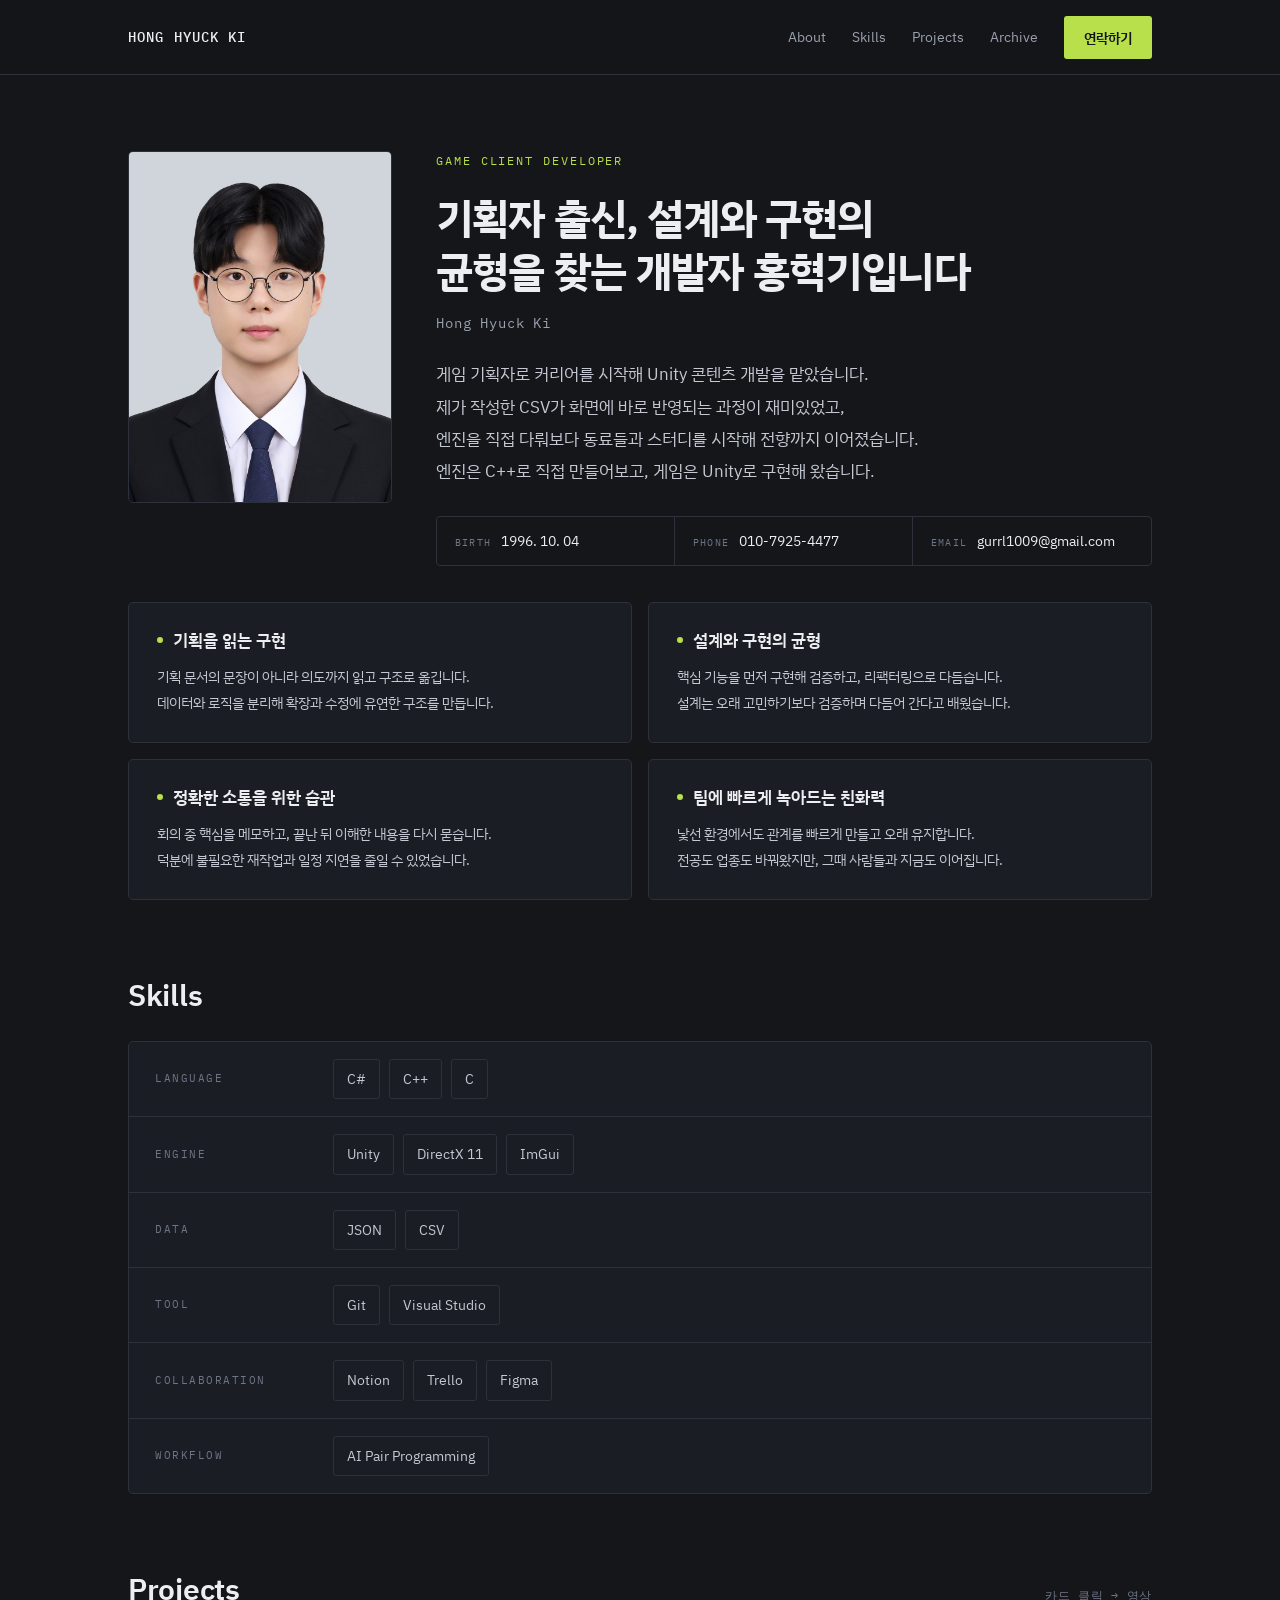
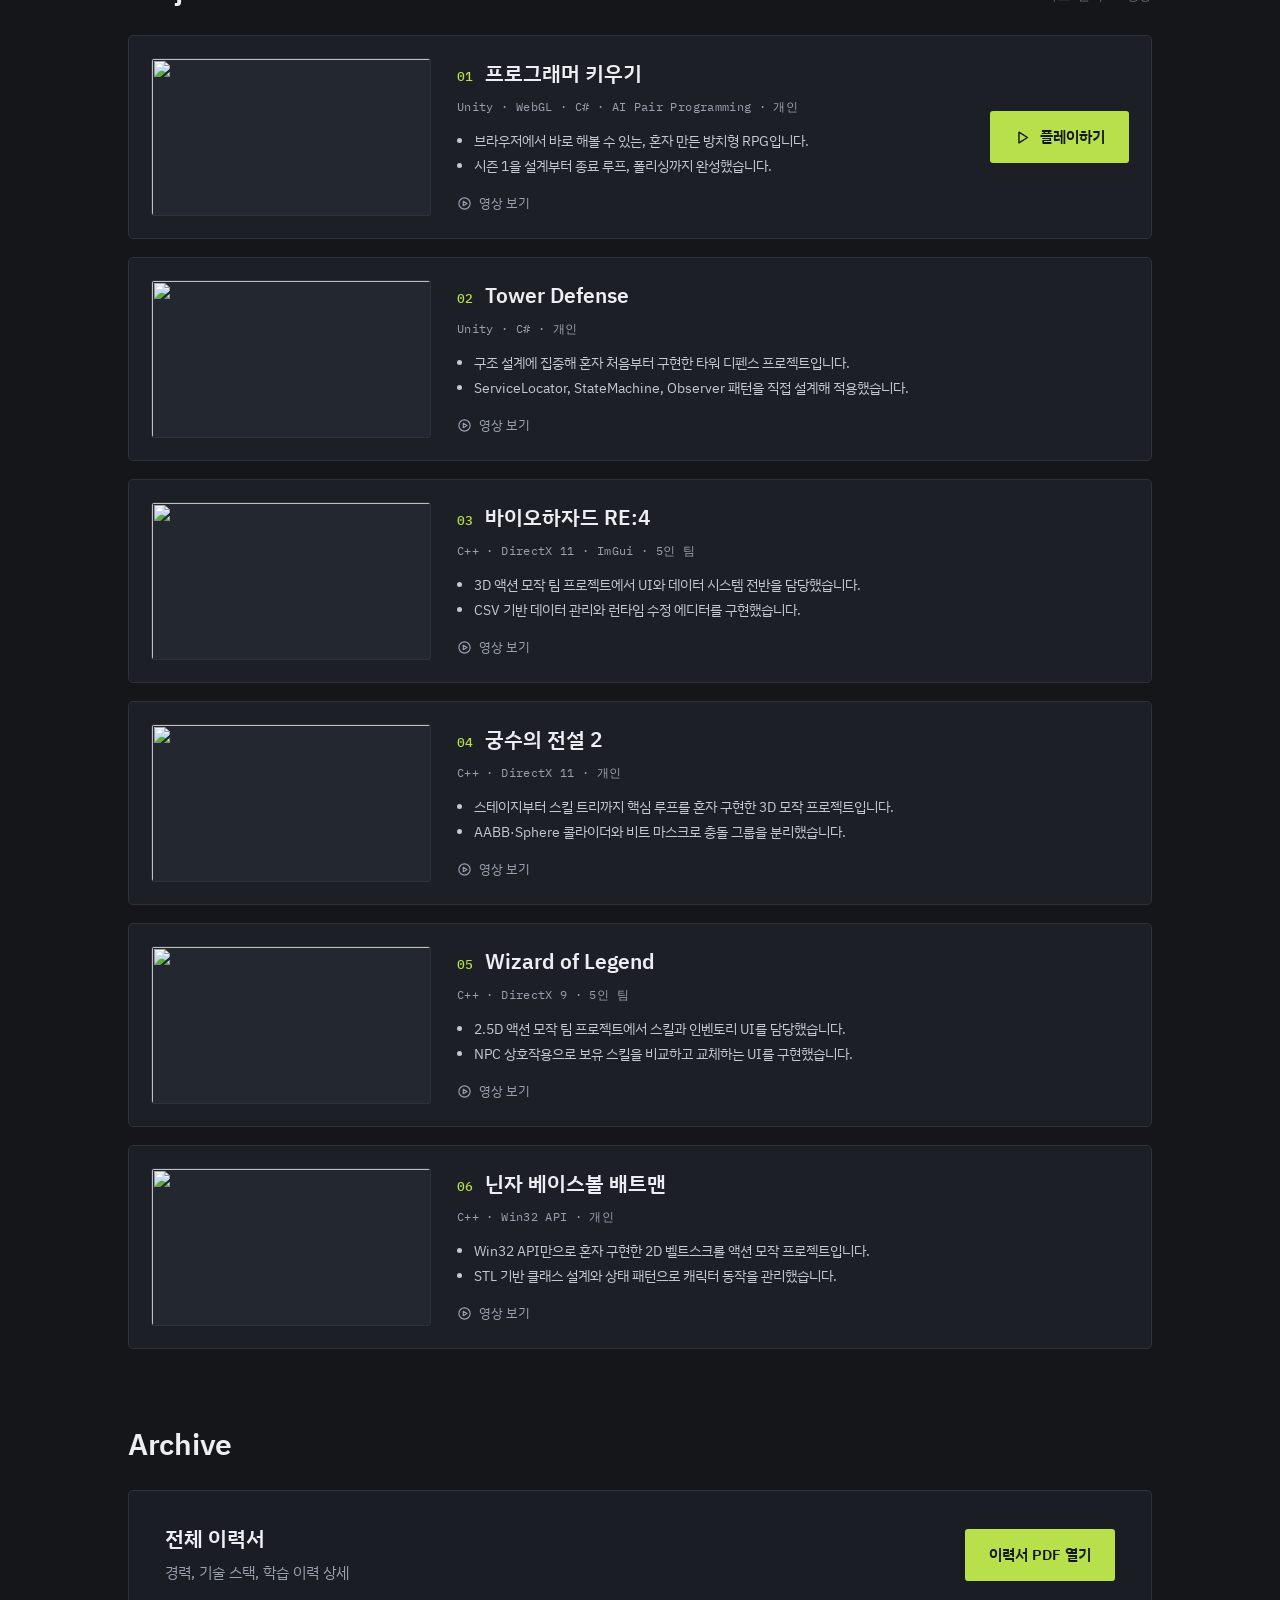
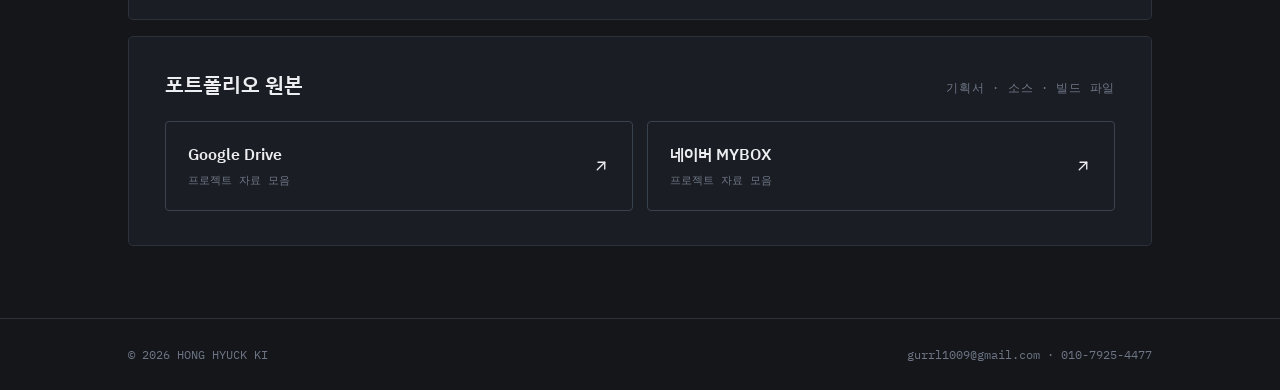
==== index.html @ 7cac7029 "First Commit" ====
<!doctype html>
<html lang="ko">
<head>
<meta charset="utf-8">
<meta name="viewport" content="width=device-width, initial-scale=1">
<title>홍혁기 · 게임 클라이언트 개발자</title>
<meta name="description" content="기획자 출신, 설계와 구현의 균형을 찾는 게임 클라이언트 개발자 홍혁기의 포트폴리오입니다.">

<!-- 카카오톡·슬랙 등에 링크를 붙여넣었을 때 보이는 미리보기 정보 -->
<meta property="og:type" content="website">
<meta property="og:title" content="홍혁기 · 게임 클라이언트 개발자">
<meta property="og:description" content="기획자 출신, 설계와 구현의 균형을 찾는 게임 클라이언트 개발자입니다.">
<meta property="og:url" content="https://gorl1004.cloud">

<link rel="icon" href="data:image/svg+xml,<svg xmlns='http://www.w3.org/2000/svg' viewBox='0 0 100 100'><rect width='100' height='100' rx='18' fill='%2314161A'/><text y='68' x='50' text-anchor='middle' font-size='52' font-family='monospace' font-weight='700' fill='%23B8E04A'>H</text></svg>">

<link rel="preconnect" href="https://fonts.googleapis.com">
<link rel="preconnect" href="https://fonts.gstatic.com" crossorigin>
<link rel="stylesheet" href="https://fonts.googleapis.com/css2?family=IBM+Plex+Mono:wght@400;500&family=IBM+Plex+Sans+KR:wght@400;500;600;700&display=swap">
<link rel="stylesheet" href="style.css">
</head>

<body>

<a class="skip-link" href="#about">본문 바로가기</a>

<header class="site-header">
  <div class="shell header-inner">
    <a class="logo" href="#about">HONG HYUCK KI</a>
    <nav class="nav" aria-label="주요 메뉴">
      <a href="#about">About</a>
      <a href="#skills">Skills</a>
      <a href="#projects">Projects</a>
      <a href="#archive">Archive</a>
      <button type="button" class="btn btn-accent" id="contactOpen">연락하기</button>
    </nav>
  </div>
</header>

<main>

  <!-- ===== About : 첫 화면 ===== -->
  <section id="about" class="shell section section-about">
    <div class="about-top">
      <img class="profile" src="assets/profile.jpg" alt="홍혁기 프로필 사진" width="264" height="352">

      <div class="about-text">
        <p class="eyebrow">GAME CLIENT DEVELOPER</p>
        <h1 class="headline">기획자 출신, 설계와 구현의<br>균형을 찾는 개발자 홍혁기입니다</h1>
        <p class="name-en">Hong Hyuck Ki</p>

        <p class="intro">게임 기획자로 커리어를 시작해 Unity 콘텐츠 개발을 맡았습니다.<br>
          제가 작성한 CSV가 화면에 바로 반영되는 과정이 재미있었고,<br>
          엔진을 직접 다뤄보다 동료들과 스터디를 시작해 전향까지 이어졌습니다.<br>
          엔진은 C++로 직접 만들어보고, 게임은 Unity로 구현해 왔습니다.</p>

        <dl class="info-strip">
          <div class="info-item">
            <dt>BIRTH</dt>
            <dd>1996. 10. 04</dd>
          </div>
          <div class="info-item">
            <dt>PHONE</dt>
            <dd><a href="tel:01079254477">010-7925-4477</a></dd>
          </div>
          <div class="info-item">
            <dt>EMAIL</dt>
            <dd><a href="mailto:gurrl1009@gmail.com">gurrl1009@gmail.com</a></dd>
          </div>
        </dl>
      </div>
    </div>

    <ul class="strength-grid">
      <li class="card strength">
        <h3><span class="dot" aria-hidden="true"></span>기획을 읽는 구현</h3>
        <p>기획 문서의 문장이 아니라 의도까지 읽고 구조로 옮깁니다.<br>
          데이터와 로직을 분리해 확장과 수정에 유연한 구조를 만듭니다.</p>
      </li>
      <li class="card strength">
        <h3><span class="dot" aria-hidden="true"></span>설계와 구현의 균형</h3>
        <p>핵심 기능을 먼저 구현해 검증하고, 리팩터링으로 다듬습니다.<br>
          설계는 오래 고민하기보다 검증하며 다듬어 간다고 배웠습니다.</p>
      </li>
      <li class="card strength">
        <h3><span class="dot" aria-hidden="true"></span>정확한 소통을 위한 습관</h3>
        <p>회의 중 핵심을 메모하고, 끝난 뒤 이해한 내용을 다시 묻습니다.<br>
          덕분에 불필요한 재작업과 일정 지연을 줄일 수 있었습니다.</p>
      </li>
      <li class="card strength">
        <h3><span class="dot" aria-hidden="true"></span>팀에 빠르게 녹아드는 친화력</h3>
        <p>낯선 환경에서도 관계를 빠르게 만들고 오래 유지합니다.<br>
          전공도 업종도 바꿔왔지만, 그때 사람들과 지금도 이어집니다.</p>
      </li>
    </ul>
  </section>

  <!-- ===== Skills ===== -->
  <section id="skills" class="shell section">
    <h2 class="section-title">Skills</h2>

    <div class="card skill-table">
      <div class="skill-row">
        <p class="skill-label">LANGUAGE</p>
        <div class="tags">
          <span class="tag">C#</span>
          <span class="tag">C++</span>
          <span class="tag">C</span>
        </div>
      </div>
      <div class="skill-row">
        <p class="skill-label">ENGINE</p>
        <div class="tags">
          <span class="tag">Unity</span>
          <span class="tag">DirectX 11</span>
          <span class="tag">ImGui</span>
        </div>
      </div>
      <div class="skill-row">
        <p class="skill-label">DATA</p>
        <div class="tags">
          <span class="tag">JSON</span>
          <span class="tag">CSV</span>
        </div>
      </div>
      <div class="skill-row">
        <p class="skill-label">TOOL</p>
        <div class="tags">
          <span class="tag">Git</span>
          <span class="tag">Visual Studio</span>
        </div>
      </div>
      <div class="skill-row">
        <p class="skill-label">COLLABORATION</p>
        <div class="tags">
          <span class="tag">Notion</span>
          <span class="tag">Trello</span>
          <span class="tag">Figma</span>
        </div>
      </div>
      <div class="skill-row">
        <p class="skill-label">WORKFLOW</p>
        <div class="tags">
          <span class="tag">AI Pair Programming</span>
        </div>
      </div>
    </div>
  </section>

  <!-- ===== Projects : projects.json을 읽어 script.js가 카드를 만듭니다 ===== -->
  <section id="projects" class="shell section">
    <div class="section-head">
      <h2 class="section-title">Projects</h2>
      <span class="section-note">카드 클릭 → 영상</span>
    </div>
    <div class="project-list" id="projectList">
      <p class="loading">프로젝트를 불러오는 중...</p>
    </div>
  </section>

  <!-- ===== Archive ===== -->
  <section id="archive" class="shell section">
    <h2 class="section-title">Archive</h2>

    <div class="card archive-row">
      <div>
        <h3>전체 이력서</h3>
        <p>경력, 기술 스택, 학습 이력 상세</p>
      </div>
      <a class="btn btn-accent" href="assets/resume.pdf" target="_blank" rel="noopener">이력서 PDF 열기</a>
    </div>

    <div class="card archive-block">
      <div class="section-head">
        <h3>포트폴리오 원본</h3>
        <span class="section-note">기획서 · 소스 · 빌드 파일</span>
      </div>
      <div class="cloud-grid">
        <a class="cloud-link" href="https://drive.google.com/drive/folders/1UxmlJ2Ex-SSZm6WzZKhvs44NZOLb8-Fk?usp=sharing" target="_blank" rel="noopener">
          <span>
            <strong>Google Drive</strong>
            <small>프로젝트 자료 모음</small>
          </span>
          <svg width="18" height="18" viewBox="0 0 24 24" fill="none" stroke="currentColor" stroke-width="1.8" stroke-linecap="round" stroke-linejoin="round" aria-hidden="true"><path d="M7 17L17 7"></path><path d="M8 7h9v9"></path></svg>
        </a>
        <a class="cloud-link" href="https://naver.me/xtNywY7i" target="_blank" rel="noopener">
          <span>
            <strong>네이버 MYBOX</strong>
            <small>프로젝트 자료 모음</small>
          </span>
          <svg width="18" height="18" viewBox="0 0 24 24" fill="none" stroke="currentColor" stroke-width="1.8" stroke-linecap="round" stroke-linejoin="round" aria-hidden="true"><path d="M7 17L17 7"></path><path d="M8 7h9v9"></path></svg>
        </a>
      </div>
    </div>
  </section>

</main>

<footer class="site-footer">
  <div class="shell footer-inner">
    <span>© 2026 HONG HYUCK KI</span>
    <span>gurrl1009@gmail.com · 010-7925-4477</span>
  </div>
</footer>

<!-- ===== 연락하기 모달 ===== -->
<div class="modal-backdrop" id="contactModal" hidden>
  <div class="modal" role="dialog" aria-modal="true" aria-labelledby="contactTitle">
    <button type="button" class="modal-close" id="contactClose" aria-label="닫기">
      <svg width="18" height="18" viewBox="0 0 24 24" fill="none" stroke="currentColor" stroke-width="1.9" stroke-linecap="round" aria-hidden="true"><path d="M6 6l12 12"></path><path d="M18 6L6 18"></path></svg>
    </button>

    <p class="eyebrow">CONTACT</p>
    <h2 id="contactTitle" class="modal-name">홍혁기</h2>
    <p class="name-en">Hong Hyuck Ki</p>

    <div class="modal-fields">
      <div class="modal-field">
        <p class="skill-label">PHONE</p>
        <p><a href="tel:01079254477">010-7925-4477</a></p>
      </div>
      <div class="modal-field">
        <p class="skill-label">EMAIL</p>
        <p><a href="mailto:gurrl1009@gmail.com">gurrl1009@gmail.com</a></p>
      </div>
    </div>
  </div>
</div>

<script src="script.js"></script>
</body>
</html>
---- style.css ----
/* ============================================================
   홍혁기 포트폴리오
   색·여백 값은 :root에 모아두었습니다. 톤을 바꾸고 싶으면
   여기 값만 고치면 전체에 반영됩니다.
   ============================================================ */

:root {
  --bg:            #14161A;  /* 페이지 배경 */
  --surface:       #1A1D23;  /* 카드 배경 */
  --surface-raised:#1C1F26;  /* 프로젝트 카드 배경 (한 단계 밝게) */
  --placeholder:   #23272F;  /* 이미지 자리 */
  --line:          #2C313B;  /* 기본 테두리 */
  --line-strong:   #3A414E;  /* 강조 테두리 */
  --text:          #EDEEF1;  /* 본문 */
  --text-soft:     #C3C8D2;  /* 설명문 */
  --text-mute:     #9AA1AE;  /* 보조 */
  --text-faint:    #6E7686;  /* 라벨 */
  --accent:        #B8E04A;  /* 포인트 색 */
  --accent-hover:  #D3EE85;

  --shell:   1120px;         /* 본문 최대 폭 */
  --gutter:  48px;           /* 좌우 여백 (데스크톱) */
  --radius:  5px;

  --sans: 'IBM Plex Sans KR', system-ui, -apple-system, sans-serif;
  --mono: 'IBM Plex Mono', ui-monospace, monospace;
}

* { box-sizing: border-box; }

html { scroll-behavior: smooth; }

/* 상단 고정 헤더에 가려지지 않도록 앵커 이동 시 여백을 둡니다. */
section[id] { scroll-margin-top: 80px; }

body {
  margin: 0;
  background: var(--bg);
  color: var(--text);
  font-family: var(--sans);
  font-size: 16px;
  line-height: 1.6;
  -webkit-font-smoothing: antialiased;
}

img { max-width: 100%; display: block; }

a { color: var(--accent); }
a:hover { color: var(--accent-hover); }

h1, h2, h3 { margin: 0; line-height: 1.3; }
p { margin: 0; }

/* 키보드 사용자를 위한 포커스 표시 */
a:focus-visible,
button:focus-visible {
  outline: 2px solid var(--accent);
  outline-offset: 3px;
}

/* 스크린리더·키보드 사용자용 본문 바로가기 */
.skip-link {
  position: absolute;
  left: -9999px;
  top: 0;
  z-index: 200;
  background: var(--accent);
  color: var(--bg);
  padding: 12px 20px;
  font-weight: 600;
  text-decoration: none;
}
.skip-link:focus { left: 12px; top: 12px; }

.shell {
  max-width: var(--shell);
  margin: 0 auto;
  padding-left: var(--gutter);
  padding-right: var(--gutter);
}

/* ========== 공통 요소 ========== */

.card {
  background: var(--surface);
  border: 1px solid var(--line);
  border-radius: var(--radius);
}

.btn {
  display: inline-flex;
  align-items: center;
  justify-content: center;
  gap: 9px;
  font-family: var(--sans);
  font-size: 15px;
  font-weight: 600;
  padding: 14px 24px;
  border: none;
  border-radius: 3px;
  text-decoration: none;
  cursor: pointer;
  white-space: nowrap;
}

.btn-accent {
  background: var(--accent);
  color: var(--bg);
}
.btn-accent:hover {
  background: var(--accent-hover);
  color: var(--bg);
}

.eyebrow {
  font-family: var(--mono);
  font-size: 12px;
  letter-spacing: 0.16em;
  color: var(--accent);
}

.section { padding-top: 76px; }

.section-title {
  font-size: 30px;
  font-weight: 600;
  letter-spacing: -0.01em;
}

.section-head {
  display: flex;
  align-items: baseline;
  justify-content: space-between;
  flex-wrap: wrap;
  gap: 12px;
}

.section-note {
  font-family: var(--mono);
  font-size: 12px;
  color: var(--text-faint);
  letter-spacing: 0.06em;
}

/* ========== 헤더 ========== */

.site-header {
  position: sticky;
  top: 0;
  z-index: 50;
  background: rgba(20, 22, 26, 0.92);
  backdrop-filter: blur(10px);
  -webkit-backdrop-filter: blur(10px);
  border-bottom: 1px solid var(--line);
}

.header-inner {
  display: flex;
  align-items: center;
  justify-content: space-between;
  flex-wrap: wrap;
  gap: 16px;
  padding-top: 14px;
  padding-bottom: 14px;
}

.logo {
  font-family: var(--mono);
  font-size: 14px;
  font-weight: 500;
  letter-spacing: 0.08em;
  color: var(--text);
  text-decoration: none;
}
.logo:hover { color: var(--accent); }

.nav {
  display: flex;
  align-items: center;
  flex-wrap: wrap;
  gap: 26px;
}

.nav a {
  font-size: 14px;
  color: var(--text-mute);
  text-decoration: none;
  padding: 12px 0;
}
.nav a:hover { color: var(--text); }

.nav .btn { padding: 12px 20px; font-size: 14px; }

/* ========== About ========== */

.about-top {
  display: flex;
  gap: 44px;
  align-items: flex-start;
  flex-wrap: wrap;
}

.profile {
  flex: 0 0 264px;
  width: 264px;
  height: 352px;
  object-fit: cover;
  border: 1px solid var(--line);
  border-radius: var(--radius);
}

.about-text {
  flex: 1 1 520px;
  min-width: 0;
}

.headline {
  margin-top: 20px;
  font-size: 42px;
  font-weight: 700;
  letter-spacing: -0.02em;
  line-height: 1.28;
}

.name-en {
  margin-top: 14px;
  font-family: var(--mono);
  font-size: 14px;
  letter-spacing: 0.06em;
  color: var(--text-mute);
}

.intro {
  margin-top: 24px;
  font-size: 17px;
  line-height: 1.9;
  color: var(--text-soft);
}

/* 생년월일·연락처 한 줄 띠 */
.info-strip {
  display: flex;
  flex-wrap: wrap;
  margin: 28px 0 0;
  border: 1px solid var(--line);
  border-radius: 4px;
  overflow: hidden;
}

.info-item {
  flex: 1 1 180px;
  display: flex;
  align-items: baseline;
  gap: 10px;
  padding: 13px 18px;
  border-right: 1px solid var(--line);
}
.info-item:last-child { border-right: none; }

.info-item dt {
  font-family: var(--mono);
  font-size: 10px;
  letter-spacing: 0.12em;
  color: var(--text-faint);
}

.info-item dd {
  margin: 0;
  font-size: 14px;
  color: var(--text);
}
.info-item dd a {
  color: inherit;
  text-decoration: none;
}
.info-item dd a:hover { color: var(--accent); }

/* 강점 카드 2×2 */
.strength-grid {
  display: grid;
  grid-template-columns: repeat(2, minmax(0, 1fr));
  gap: 16px;
  margin: 36px 0 0;
  padding: 0;
  list-style: none;
}

.strength { padding: 26px 28px; }

.strength h3 {
  display: flex;
  align-items: center;
  gap: 10px;
  font-size: 17px;
  font-weight: 600;
}

.dot {
  width: 6px;
  height: 6px;
  border-radius: 50%;
  background: var(--accent);
  flex: 0 0 6px;
}

.strength p {
  margin-top: 13px;
  font-size: 14px;
  line-height: 1.85;
  color: var(--text-soft);
}

/* ========== Skills ========== */

.skill-table {
  margin-top: 26px;
  overflow: hidden;
}

.skill-row {
  display: flex;
  align-items: center;
  gap: 28px;
  flex-wrap: wrap;
  padding: 17px 26px;
  border-bottom: 1px solid var(--line);
}
.skill-row:last-child { border-bottom: none; }

.skill-label {
  flex: 0 0 150px;
  font-family: var(--mono);
  font-size: 11px;
  letter-spacing: 0.14em;
  color: var(--text-faint);
}

.tags {
  display: flex;
  flex-wrap: wrap;
  gap: 9px;
  flex: 1 1 auto;
  min-width: 0;
}

.tag {
  font-size: 14px;
  color: var(--text-soft);
  border: 1px solid var(--line);
  border-radius: 3px;
  padding: 8px 13px;
}

/* ========== Projects ========== */

.project-list {
  display: flex;
  flex-direction: column;
  gap: 18px;
  margin-top: 26px;
}

.loading {
  color: var(--text-faint);
  font-family: var(--mono);
  font-size: 13px;
  padding: 40px 0;
  text-align: center;
}

.project-card {
  position: relative;
  display: flex;
  gap: 26px;
  padding: 22px;
  background: var(--surface-raised);
  border: 1px solid var(--line);
  border-radius: var(--radius);
  transition: border-color .15s ease, transform .15s ease;
}

.project-card:hover {
  border-color: var(--line-strong);
  transform: translateY(-2px);
}

/* 카드 전체를 덮는 투명 링크 — 어디를 눌러도 영상으로 이동합니다.
   그 위에 올라가는 '플레이하기' 버튼만 z-index로 띄워 따로 동작합니다. */
.card-link {
  position: absolute;
  inset: 0;
  border-radius: var(--radius);
  z-index: 1;
}

.thumb {
  flex: 0 0 280px;
  width: 280px;
  height: 158px;
  object-fit: cover;
  background: var(--placeholder);
  border: 1px solid var(--line);
  border-radius: 3px;
}

.project-body {
  flex: 1 1 auto;
  min-width: 0;
  display: flex;
  flex-direction: column;
  gap: 9px;
  padding: 2px 0;
}

.project-head {
  display: flex;
  align-items: baseline;
  gap: 12px;
}

.project-no {
  font-family: var(--mono);
  font-size: 13px;
  font-weight: 500;
  color: var(--accent);
}

.project-title {
  font-size: 21px;
  font-weight: 600;
}

.project-stack {
  font-family: var(--mono);
  font-size: 12px;
  letter-spacing: 0.03em;
  color: var(--text-mute);
}

.project-desc {
  margin: 4px 0 0;
  padding-left: 17px;
  color: var(--text-soft);
  font-size: 14px;
  line-height: 1.75;
}

.watch {
  margin-top: auto;
  display: flex;
  align-items: center;
  gap: 7px;
  color: var(--text-mute);
  font-size: 13px;
}

/* 플레이 버튼은 카드 전체 링크보다 위에 올라와야 따로 눌립니다. */
.play-slot {
  flex: 0 0 auto;
  align-self: center;
  position: relative;
  z-index: 2;
}

/* ========== Archive ========== */

.archive-row {
  display: flex;
  align-items: center;
  justify-content: space-between;
  flex-wrap: wrap;
  gap: 24px;
  margin-top: 26px;
  padding: 34px 36px;
}

.archive-row h3,
.archive-block h3 {
  font-size: 21px;
  font-weight: 600;
}

.archive-row p {
  margin-top: 9px;
  font-size: 15px;
  color: var(--text-mute);
}

.archive-block {
  margin-top: 16px;
  padding: 34px 36px;
}

.cloud-grid {
  display: grid;
  grid-template-columns: repeat(2, minmax(0, 1fr));
  gap: 14px;
  margin-top: 22px;
}

.cloud-link {
  display: flex;
  align-items: center;
  justify-content: space-between;
  gap: 14px;
  padding: 20px 22px;
  border: 1px solid var(--line-strong);
  border-radius: 4px;
  text-decoration: none;
  color: var(--text);
  transition: border-color .15s ease, background .15s ease;
}

.cloud-link:hover {
  border-color: var(--accent);
  background: rgba(184, 224, 74, 0.04);
  color: var(--text);
}

.cloud-link span {
  display: flex;
  flex-direction: column;
  gap: 5px;
  min-width: 0;
}

.cloud-link strong {
  font-size: 16px;
  font-weight: 600;
}

.cloud-link small {
  font-family: var(--mono);
  font-size: 11px;
  color: var(--text-faint);
}

/* ========== 푸터 ========== */

.site-footer {
  margin-top: 72px;
  border-top: 1px solid var(--line);
}

.footer-inner {
  display: flex;
  justify-content: space-between;
  flex-wrap: wrap;
  gap: 12px;
  padding-top: 26px;
  padding-bottom: 26px;
  font-family: var(--mono);
  font-size: 12px;
  color: var(--text-faint);
}

/* ========== 연락하기 모달 ========== */

.modal-backdrop {
  position: fixed;
  inset: 0;
  z-index: 100;
  display: flex;
  align-items: center;
  justify-content: center;
  padding: 24px;
  background: rgba(8, 9, 11, 0.72);
  backdrop-filter: blur(7px);
  -webkit-backdrop-filter: blur(7px);
}

.modal-backdrop[hidden] { display: none; }

.modal {
  position: relative;
  width: 420px;
  max-width: 100%;
  background: var(--surface-raised);
  border: 1px solid var(--line-strong);
  border-radius: 8px;
  padding: 36px 36px 32px;
  box-shadow: 0 28px 64px rgba(0, 0, 0, 0.55);
}

.modal-close {
  position: absolute;
  top: 10px;
  right: 10px;
  width: 44px;
  height: 44px;
  display: flex;
  align-items: center;
  justify-content: center;
  background: transparent;
  border: none;
  border-radius: 4px;
  color: var(--text-mute);
  cursor: pointer;
}
.modal-close:hover { color: var(--text); }

.modal-name {
  margin-top: 12px;
  font-size: 24px;
  font-weight: 600;
}

.modal .name-en { margin-top: 6px; font-size: 13px; }

.modal-fields {
  display: flex;
  flex-direction: column;
  gap: 12px;
  margin-top: 26px;
}

.modal-field {
  border: 1px solid var(--line);
  border-radius: var(--radius);
  padding: 18px 20px;
}

.modal-field p + p {
  margin-top: 8px;
  font-size: 18px;
  color: var(--text);
  word-break: break-all;
}

.modal-field a {
  color: inherit;
  text-decoration: none;
}
.modal-field a:hover { color: var(--accent); }

/* ============================================================
   반응형
   ============================================================ */

/* 태블릿 — 강점 카드와 클라우드 링크를 한 줄로 */
@media (max-width: 860px) {
  :root { --gutter: 28px; }

  .headline { font-size: 34px; }
  .intro { font-size: 16px; }

  .strength-grid,
  .cloud-grid { grid-template-columns: 1fr; }

  .profile {
    flex: 0 0 220px;
    width: 220px;
    height: 294px;
  }
}

/* 모바일 */
@media (max-width: 640px) {
  :root { --gutter: 20px; }

  .section { padding-top: 48px; }
  .section-title { font-size: 24px; }

  .header-inner { gap: 12px; }
  .nav { gap: 18px; }
  .nav a { font-size: 13px; }
  .logo { font-size: 12px; }

  .about-top { gap: 26px; }

  .profile {
    flex: 0 0 auto;
    width: 204px;
    height: 272px;
  }

  .headline { font-size: 28px; line-height: 1.35; }
  .intro { font-size: 15px; }

  /* 좁은 화면에서는 강제 줄바꿈이 오히려 들쭉날쭉해지므로 흐르게 둡니다. */
  .intro br,
  .strength p br { display: none; }

  .info-item {
    flex: 1 1 100%;
    border-right: none;
    border-bottom: 1px solid var(--line);
  }
  .info-item:last-child { border-bottom: none; }

  .strength { padding: 20px; }
  .strength h3 { font-size: 16px; }
  .strength p { font-size: 13px; }

  /* Skills — 라벨을 위로 올리고 태그를 아래에 */
  .skill-row {
    flex-direction: column;
    align-items: stretch;
    gap: 11px;
    padding: 16px 18px;
  }
  .skill-label { flex: none; }
  .tag { font-size: 13px; padding: 8px 12px; }

  /* 프로젝트 카드 — 세로 적층 */
  .project-card {
    flex-direction: column;
    gap: 16px;
    padding: 16px;
  }

  .thumb {
    flex: none;
    width: 100%;
    height: auto;
    aspect-ratio: 16 / 9;
  }

  .project-title { font-size: 18px; }
  .project-desc { font-size: 13px; }

  .play-slot { align-self: stretch; }
  .play-slot .btn { width: 100%; }

  .archive-row,
  .archive-block { padding: 22px; }

  .archive-row h3,
  .archive-block h3 { font-size: 18px; }

  .archive-row .btn { width: 100%; }

  .footer-inner { flex-direction: column; gap: 7px; }

  .modal { padding: 30px 24px 26px; }
  .modal-close { top: 8px; right: 8px; }
}

/* 움직임을 줄이도록 설정한 사용자에게는 전환 효과를 끕니다. */
@media (prefers-reduced-motion: reduce) {
  html { scroll-behavior: auto; }
  * { transition: none !important; }
}
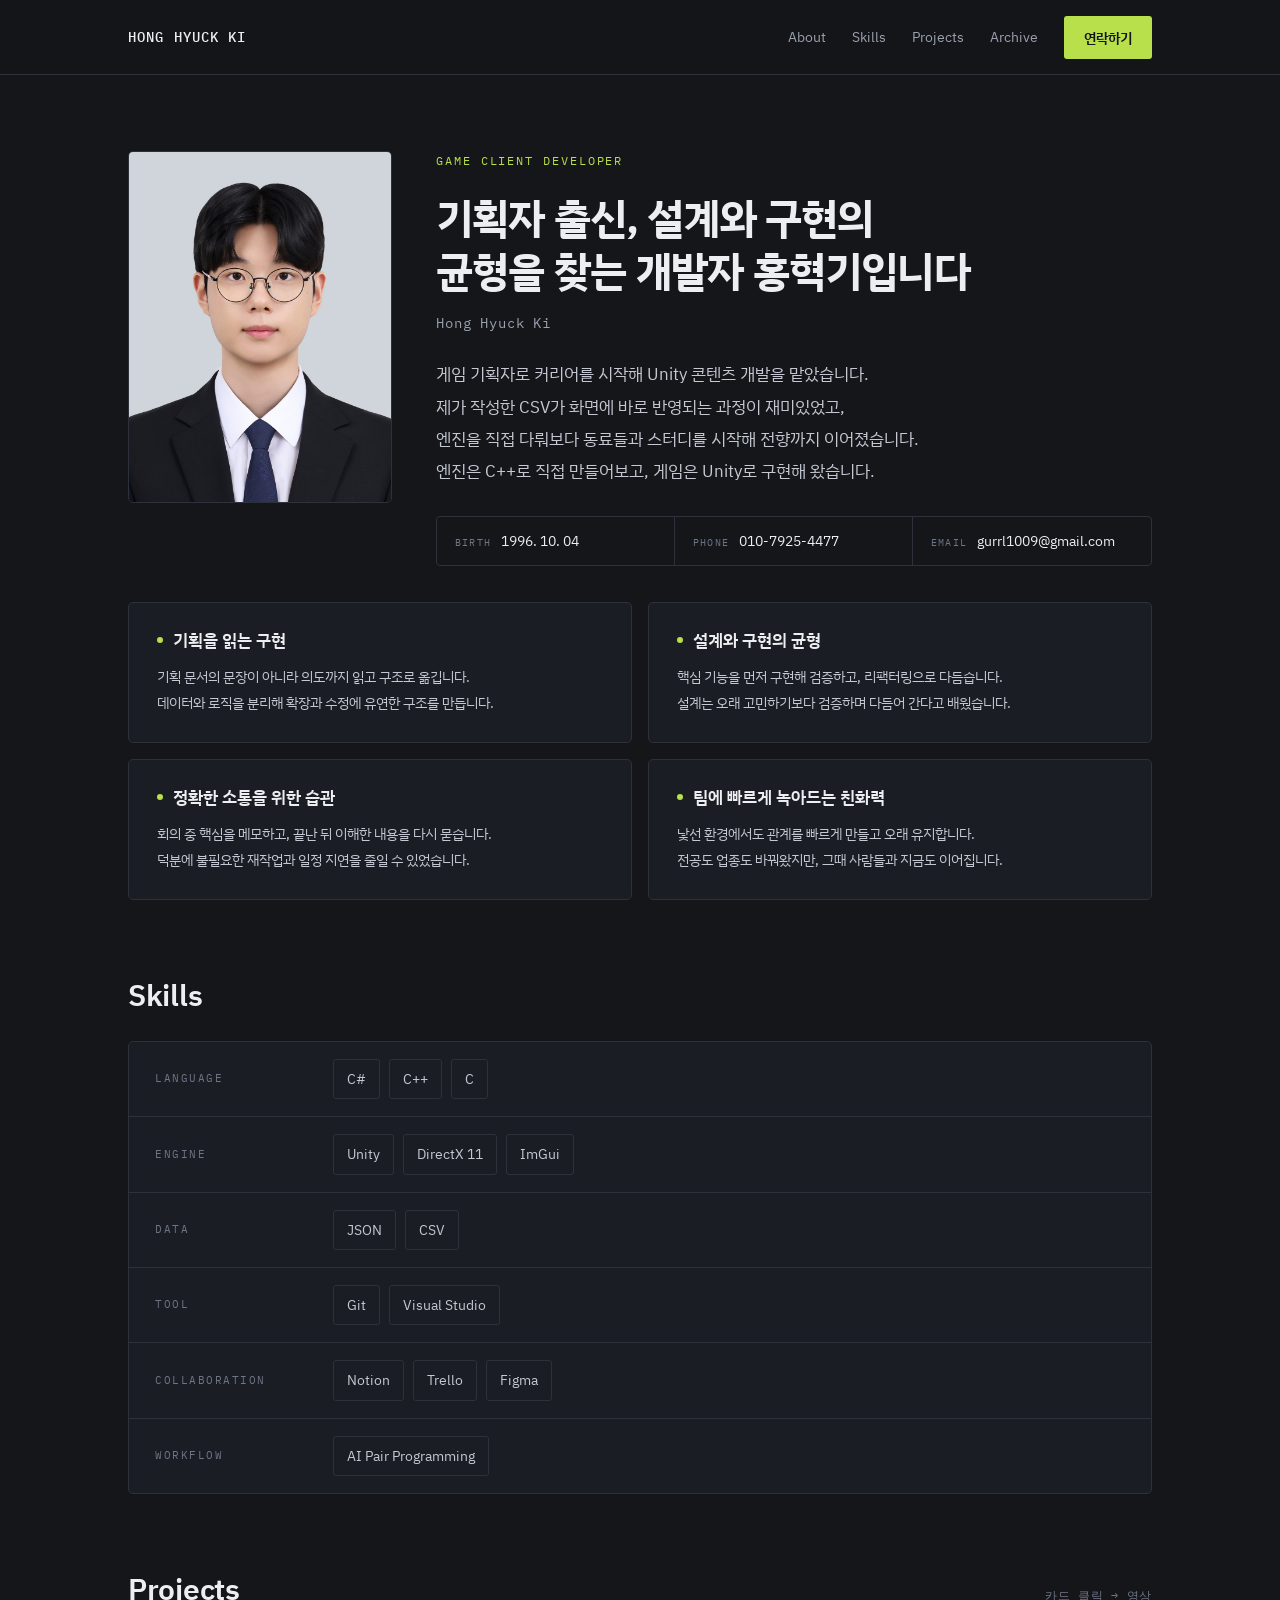
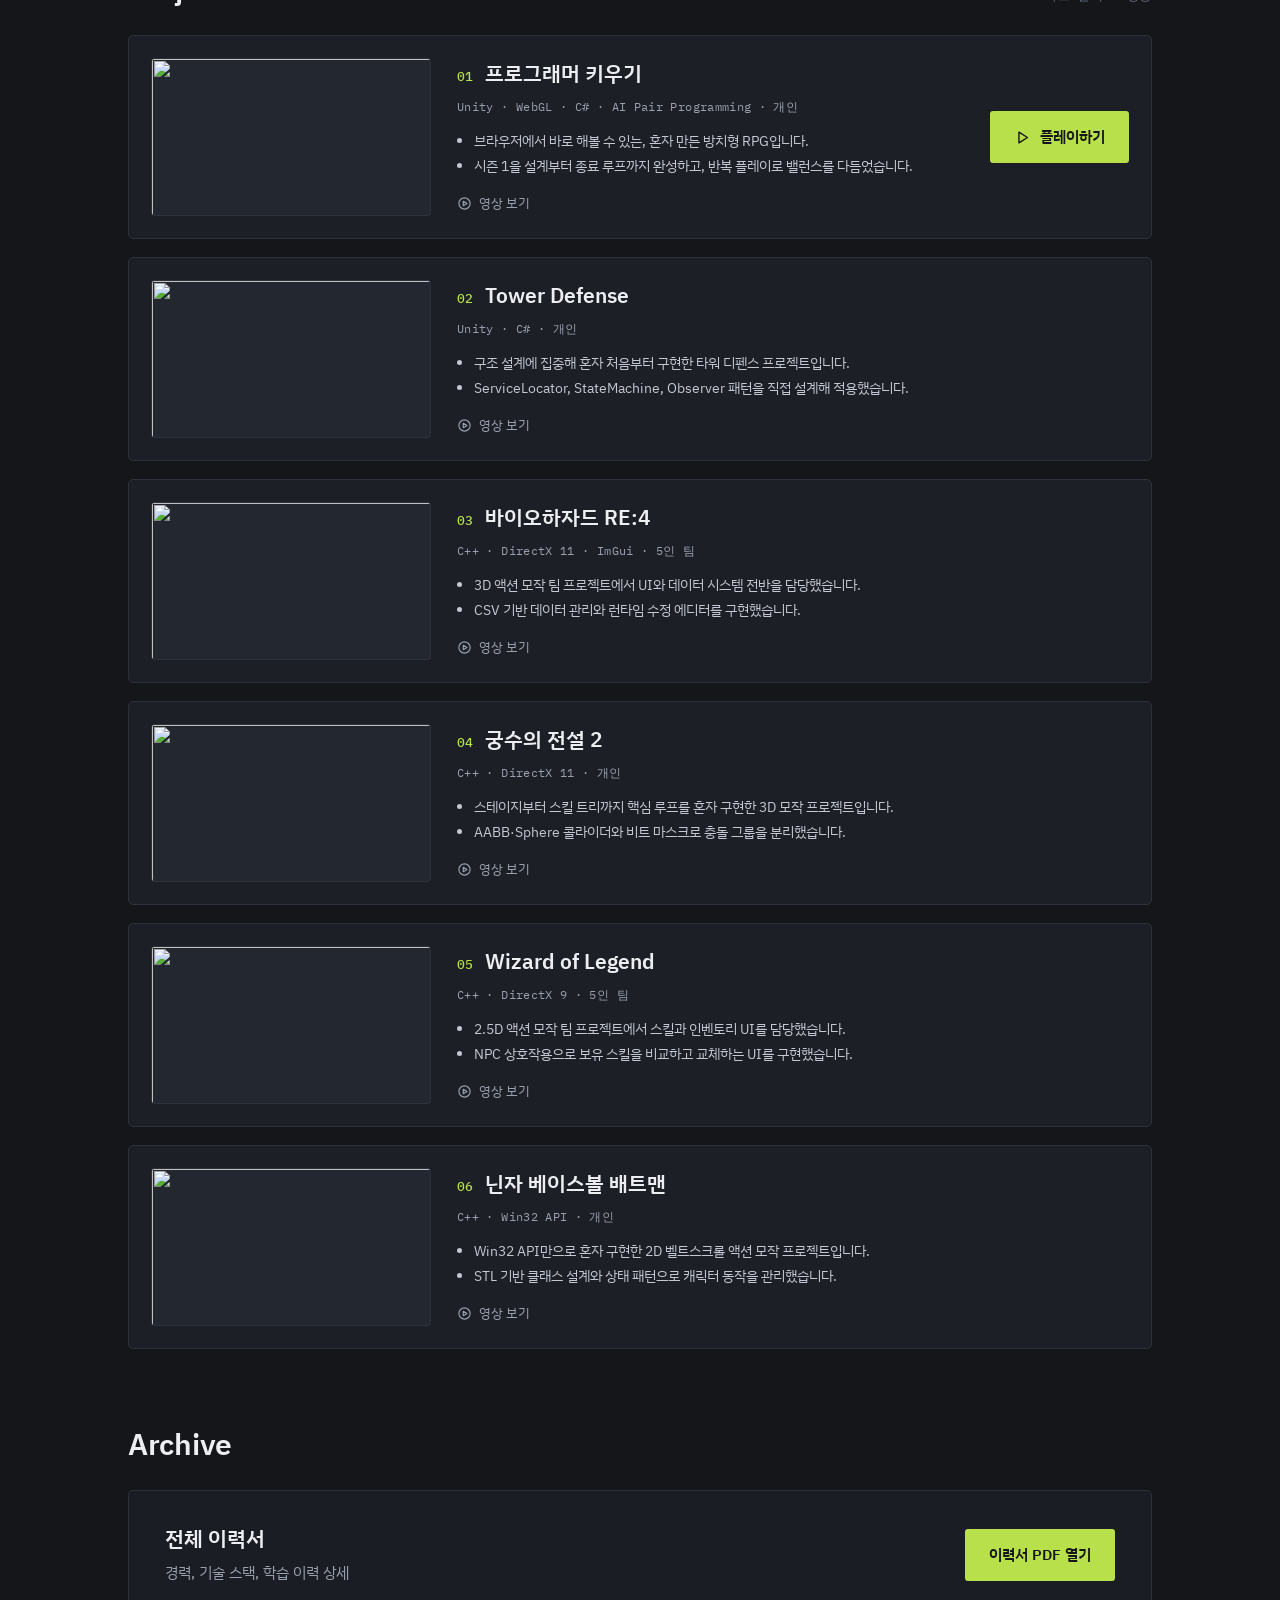
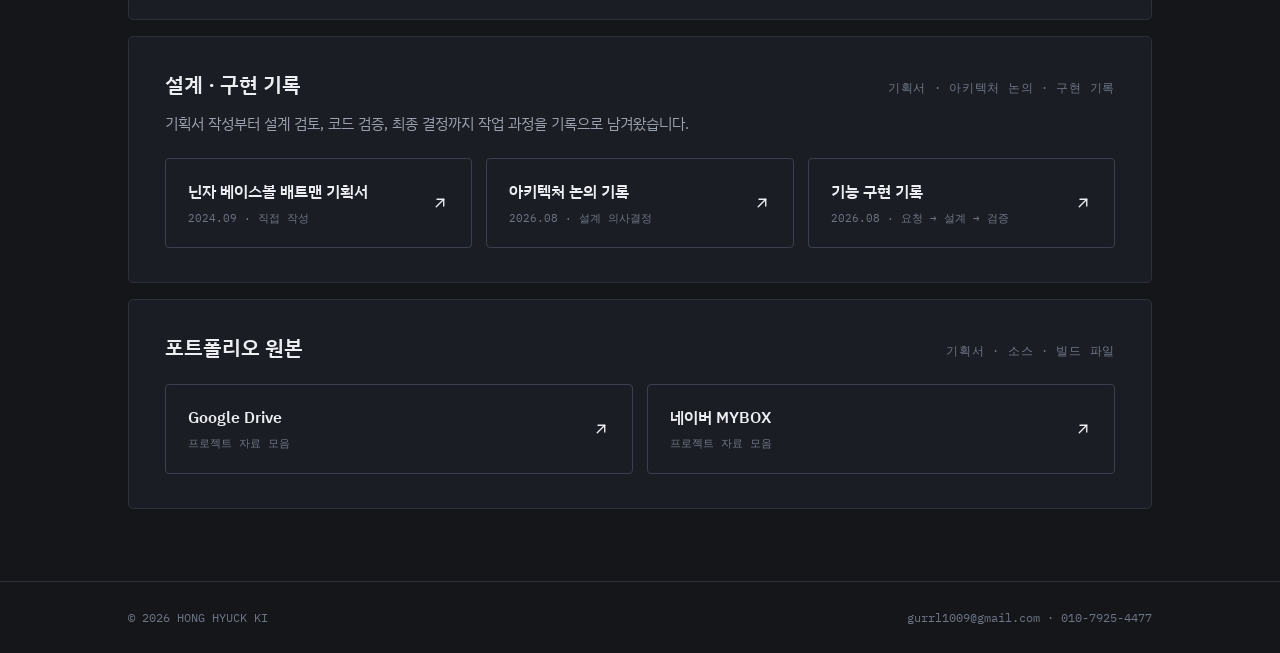
==== commit f2f5b7ec: "홈페이지 내용 추가" ====
--- a/index.html
+++ b/index.html
@@ -170,6 +170,38 @@
       <a class="btn btn-accent" href="assets/resume.pdf" target="_blank" rel="noopener">이력서 PDF 열기</a>
     </div>
 
+    <!-- 노션 링크는 아래 PASTE_NOTION_LINK_HERE 두 곳을 실제 주소로 바꿔주세요. -->
+    <div class="card archive-block">
+      <div class="section-head">
+        <h3>설계 · 구현 기록</h3>
+        <span class="section-note">기획서 · 아키텍처 논의 · 구현 기록</span>
+      </div>
+      <p class="archive-desc">기획서 작성부터 설계 검토, 코드 검증, 최종 결정까지 작업 과정을 기록으로 남겨왔습니다.</p>
+      <div class="cloud-grid">
+        <a class="cloud-link" href="assets/game-design-doc.pdf" target="_blank" rel="noopener">
+          <span>
+            <strong>닌자 베이스볼 배트맨 기획서</strong>
+            <small>2024.09 · 직접 작성</small>
+          </span>
+          <svg width="18" height="18" viewBox="0 0 24 24" fill="none" stroke="currentColor" stroke-width="1.8" stroke-linecap="round" stroke-linejoin="round" aria-hidden="true"><path d="M7 17L17 7"></path><path d="M8 7h9v9"></path></svg>
+        </a>
+        <a class="cloud-link" href="PASTE_NOTION_LINK_HERE" target="_blank" rel="noopener">
+          <span>
+            <strong>아키텍처 논의 기록</strong>
+            <small>2026.08 · 설계 의사결정</small>
+          </span>
+          <svg width="18" height="18" viewBox="0 0 24 24" fill="none" stroke="currentColor" stroke-width="1.8" stroke-linecap="round" stroke-linejoin="round" aria-hidden="true"><path d="M7 17L17 7"></path><path d="M8 7h9v9"></path></svg>
+        </a>
+        <a class="cloud-link" href="PASTE_NOTION_LINK_HERE" target="_blank" rel="noopener">
+          <span>
+            <strong>기능 구현 기록</strong>
+            <small>2026.08 · 요청 → 설계 → 검증</small>
+          </span>
+          <svg width="18" height="18" viewBox="0 0 24 24" fill="none" stroke="currentColor" stroke-width="1.8" stroke-linecap="round" stroke-linejoin="round" aria-hidden="true"><path d="M7 17L17 7"></path><path d="M8 7h9v9"></path></svg>
+        </a>
+      </div>
+    </div>
+
     <div class="card archive-block">
       <div class="section-head">
         <h3>포트폴리오 원본</h3>
--- a/style.css
+++ b/style.css
@@ -491,9 +491,18 @@
   padding: 34px 36px;
 }
 
+/* 블록 제목 아래 한 줄 설명 */
+.archive-desc {
+  margin-top: 12px;
+  font-size: 15px;
+  line-height: 1.7;
+  color: var(--text-mute);
+}
+
+/* 링크 개수에 따라 칸이 자동으로 2~3열로 잡힙니다. */
 .cloud-grid {
   display: grid;
-  grid-template-columns: repeat(2, minmax(0, 1fr));
+  grid-template-columns: repeat(auto-fit, minmax(260px, 1fr));
   gap: 14px;
   margin-top: 22px;
 }
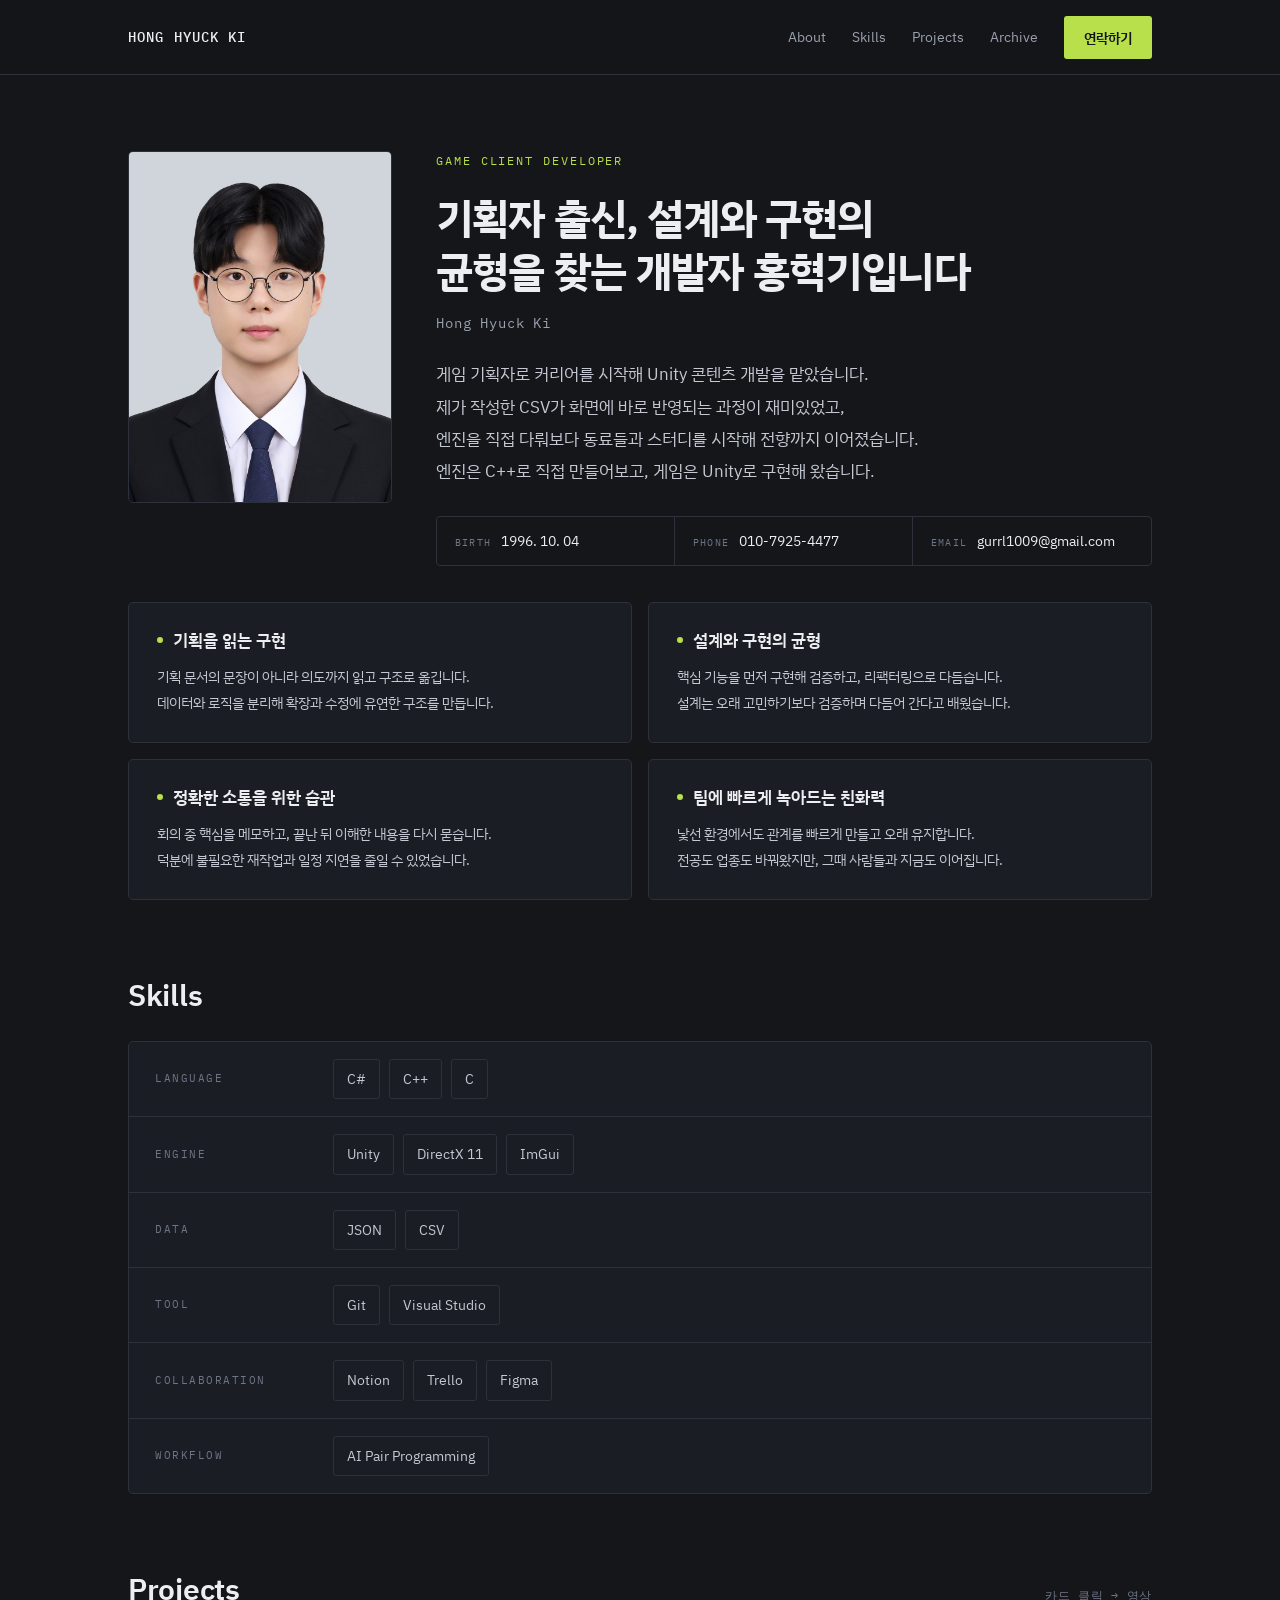
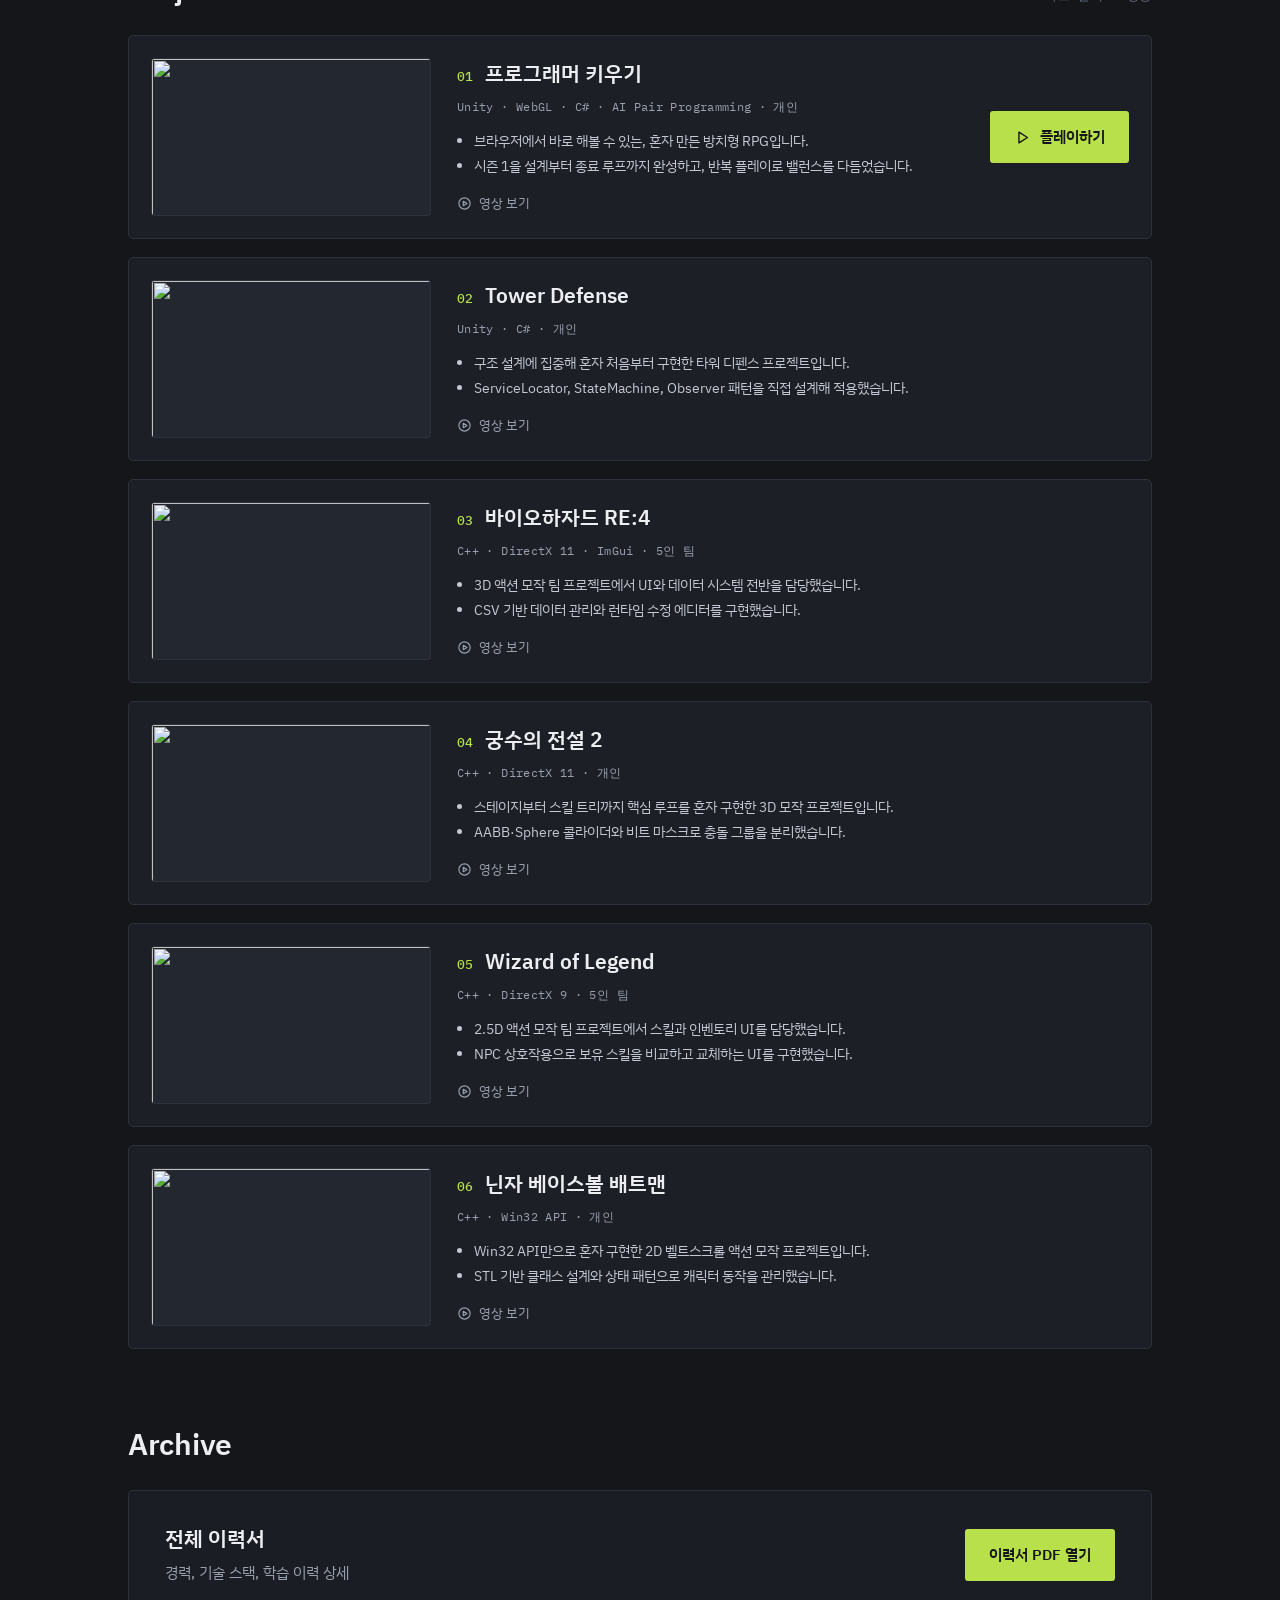
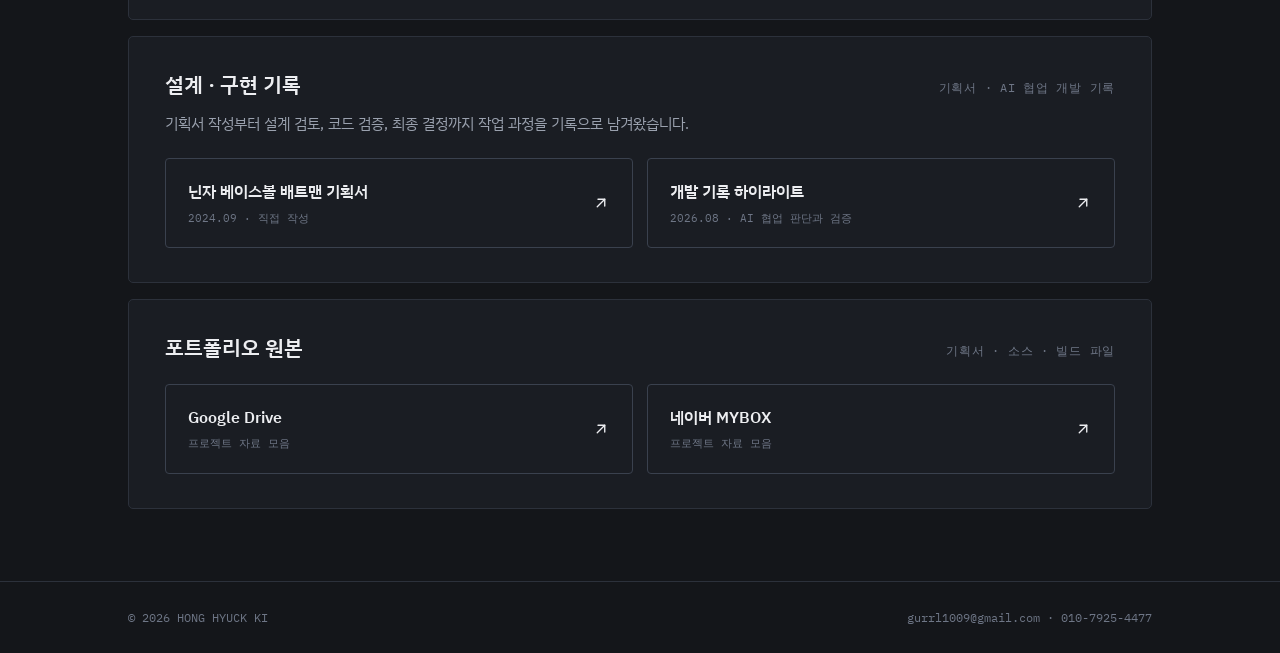
==== commit 32a723aa: "문서 수정" ====
--- a/index.html
+++ b/index.html
@@ -170,11 +170,10 @@
       <a class="btn btn-accent" href="assets/resume.pdf" target="_blank" rel="noopener">이력서 PDF 열기</a>
     </div>
 
-    <!-- 노션 링크는 아래 PASTE_NOTION_LINK_HERE 두 곳을 실제 주소로 바꿔주세요. -->
     <div class="card archive-block">
       <div class="section-head">
         <h3>설계 · 구현 기록</h3>
-        <span class="section-note">기획서 · 아키텍처 논의 · 구현 기록</span>
+        <span class="section-note">기획서 · AI 협업 개발 기록</span>
       </div>
       <p class="archive-desc">기획서 작성부터 설계 검토, 코드 검증, 최종 결정까지 작업 과정을 기록으로 남겨왔습니다.</p>
       <div class="cloud-grid">
@@ -185,17 +184,10 @@
           </span>
           <svg width="18" height="18" viewBox="0 0 24 24" fill="none" stroke="currentColor" stroke-width="1.8" stroke-linecap="round" stroke-linejoin="round" aria-hidden="true"><path d="M7 17L17 7"></path><path d="M8 7h9v9"></path></svg>
         </a>
-        <a class="cloud-link" href="PASTE_NOTION_LINK_HERE" target="_blank" rel="noopener">
-          <span>
-            <strong>아키텍처 논의 기록</strong>
-            <small>2026.08 · 설계 의사결정</small>
-          </span>
-          <svg width="18" height="18" viewBox="0 0 24 24" fill="none" stroke="currentColor" stroke-width="1.8" stroke-linecap="round" stroke-linejoin="round" aria-hidden="true"><path d="M7 17L17 7"></path><path d="M8 7h9v9"></path></svg>
-        </a>
-        <a class="cloud-link" href="PASTE_NOTION_LINK_HERE" target="_blank" rel="noopener">
-          <span>
-            <strong>기능 구현 기록</strong>
-            <small>2026.08 · 요청 → 설계 → 검증</small>
+        <a class="cloud-link" href="https://waiting-aphid-e52.notion.site/3d4a1d5d75498014bc38d3b669e5d64d" target="_blank" rel="noopener">
+          <span>
+            <strong>개발 기록 하이라이트</strong>
+            <small>2026.08 · AI 협업 판단과 검증</small>
           </span>
           <svg width="18" height="18" viewBox="0 0 24 24" fill="none" stroke="currentColor" stroke-width="1.8" stroke-linecap="round" stroke-linejoin="round" aria-hidden="true"><path d="M7 17L17 7"></path><path d="M8 7h9v9"></path></svg>
         </a>
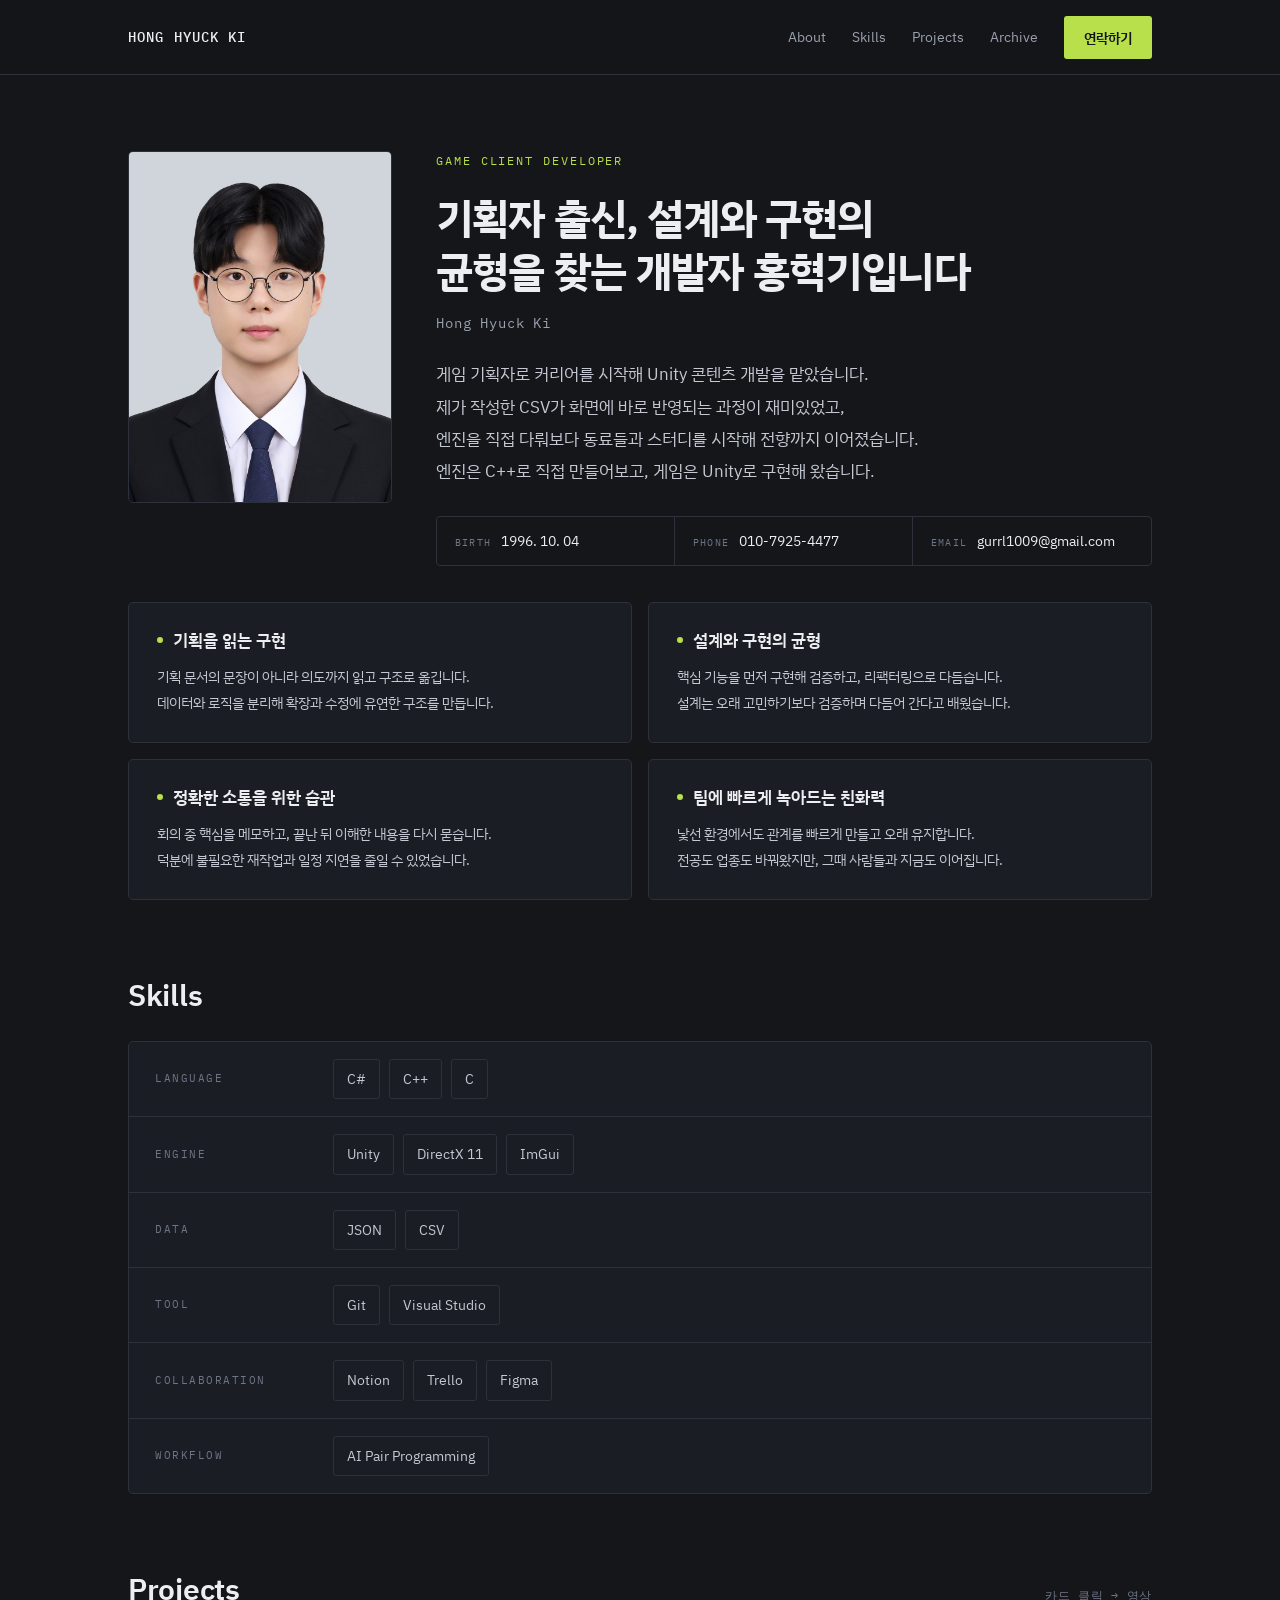
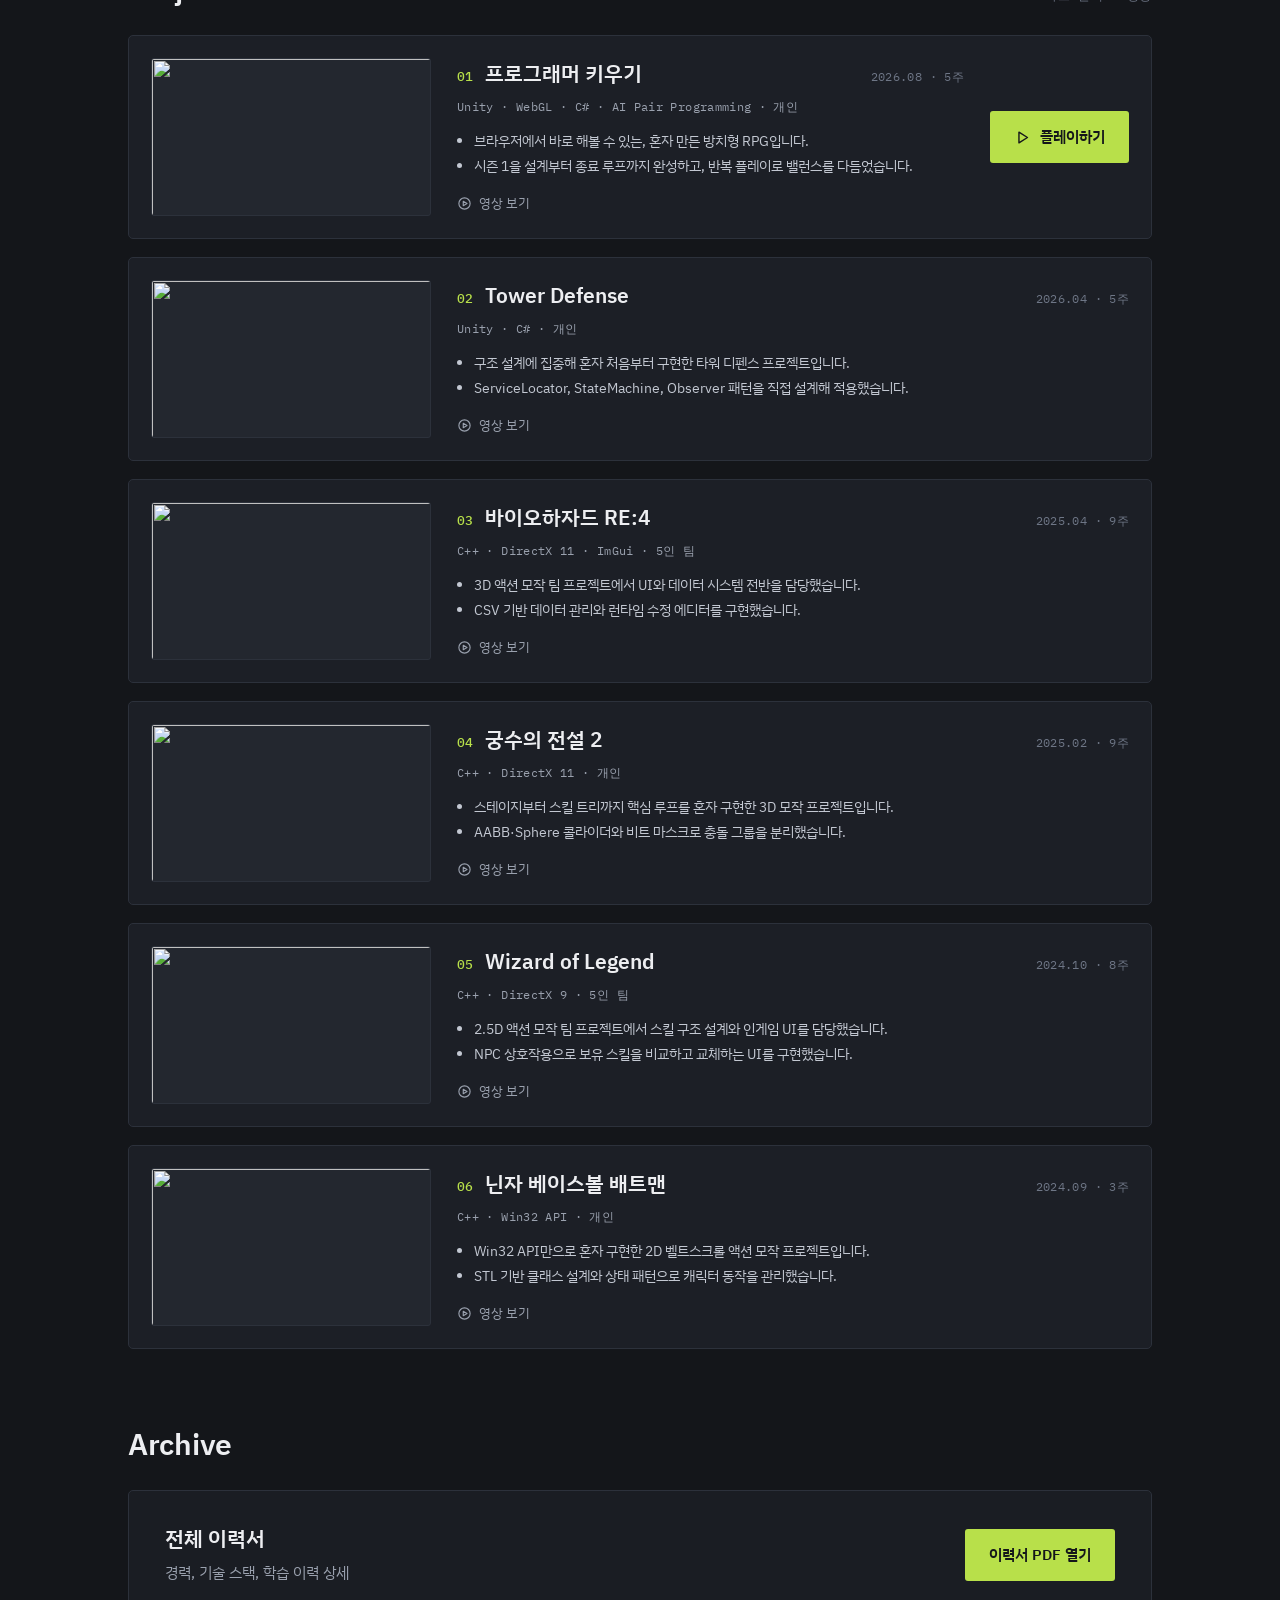
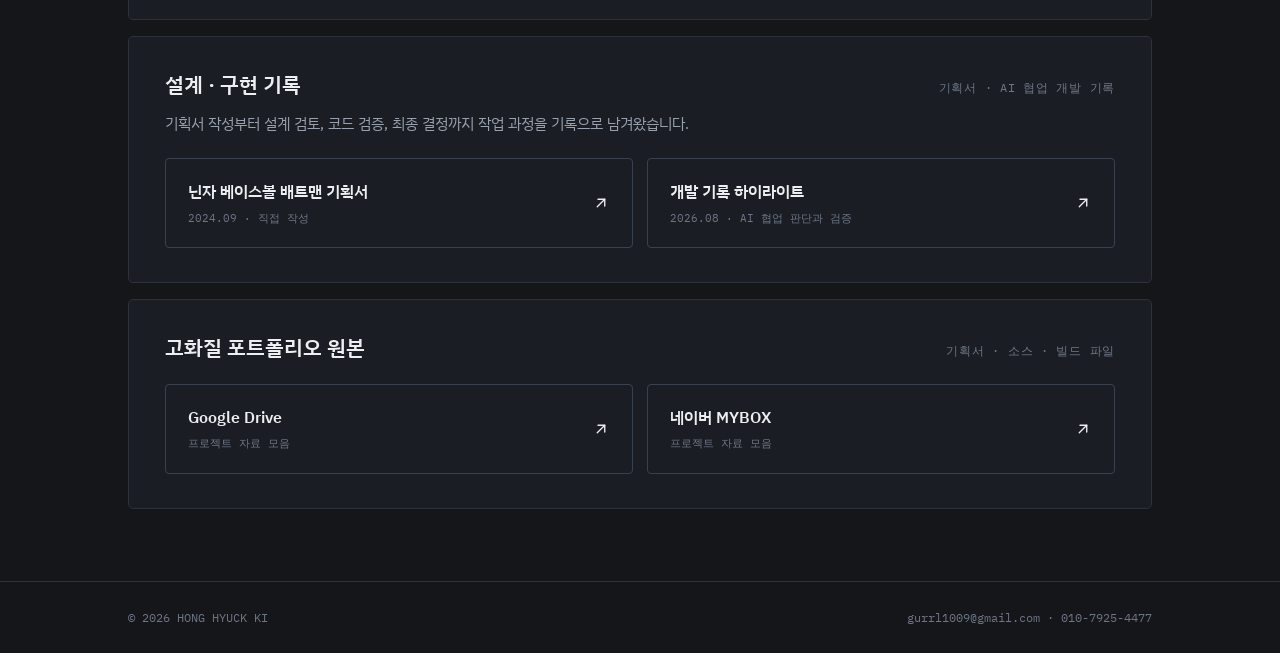
==== commit 216908fe: "Update index.html" ====
--- a/index.html
+++ b/index.html
@@ -167,7 +167,7 @@
         <h3>전체 이력서</h3>
         <p>경력, 기술 스택, 학습 이력 상세</p>
       </div>
-      <a class="btn btn-accent" href="assets/resume.pdf" target="_blank" rel="noopener">이력서 PDF 열기</a>
+      <a class="btn btn-accent" href="assets/HongHyuckKi_Resume.pdf" target="_blank" rel="noopener">이력서 PDF 열기</a>
     </div>
 
     <div class="card archive-block">
@@ -177,7 +177,7 @@
       </div>
       <p class="archive-desc">기획서 작성부터 설계 검토, 코드 검증, 최종 결정까지 작업 과정을 기록으로 남겨왔습니다.</p>
       <div class="cloud-grid">
-        <a class="cloud-link" href="assets/game-design-doc.pdf" target="_blank" rel="noopener">
+        <a class="cloud-link" href="assets/HongHyuckKi_GameDesignDoc.pdf" target="_blank" rel="noopener">
           <span>
             <strong>닌자 베이스볼 배트맨 기획서</strong>
             <small>2024.09 · 직접 작성</small>
@@ -196,7 +196,7 @@
 
     <div class="card archive-block">
       <div class="section-head">
-        <h3>포트폴리오 원본</h3>
+        <h3>고화질 포트폴리오 원본</h3>
         <span class="section-note">기획서 · 소스 · 빌드 파일</span>
       </div>
       <div class="cloud-grid">
@@ -252,5 +252,11 @@
 </div>
 
 <script src="script.js"></script>
+
+<!-- 방문 집계(GoatCounter). 쿠키를 쓰지 않고, 개별 방문자를 식별하지 않습니다.
+     본인 방문을 빼려면 대시보드의 Settings에서 'disable for this browser'를 누르거나,
+     이 사이트를 연 상태로 콘솔에 localStorage.setItem('skipgc', 't') 를 실행하면 됩니다. -->
+<script data-goatcounter="https://gorl1004.goatcounter.com/count"
+        async src="https://gc.zgo.at/count.js"></script>
 </body>
 </html>
--- a/style.css
+++ b/style.css
@@ -415,7 +415,8 @@
 .project-head {
   display: flex;
   align-items: baseline;
-  gap: 12px;
+  flex-wrap: wrap;      /* 좁은 화면에서 제목이 길면 기간이 다음 줄로 내려갑니다 */
+  gap: 4px 12px;
 }
 
 .project-no {
@@ -428,6 +429,18 @@
 .project-title {
   font-size: 21px;
   font-weight: 600;
+}
+
+/* 개발 기간. margin-left:auto로 제목과 떼어 오른쪽 끝에 붙입니다.
+   카드마다 같은 위치에 오므로 스크롤만 내려도 연도가 세로로 읽힙니다. */
+.project-period {
+  margin-left: auto;
+  flex: none;
+  font-family: var(--mono);
+  font-size: 12px;
+  letter-spacing: 0.03em;
+  color: var(--text-faint);
+  white-space: nowrap;
 }
 
 .project-stack {
